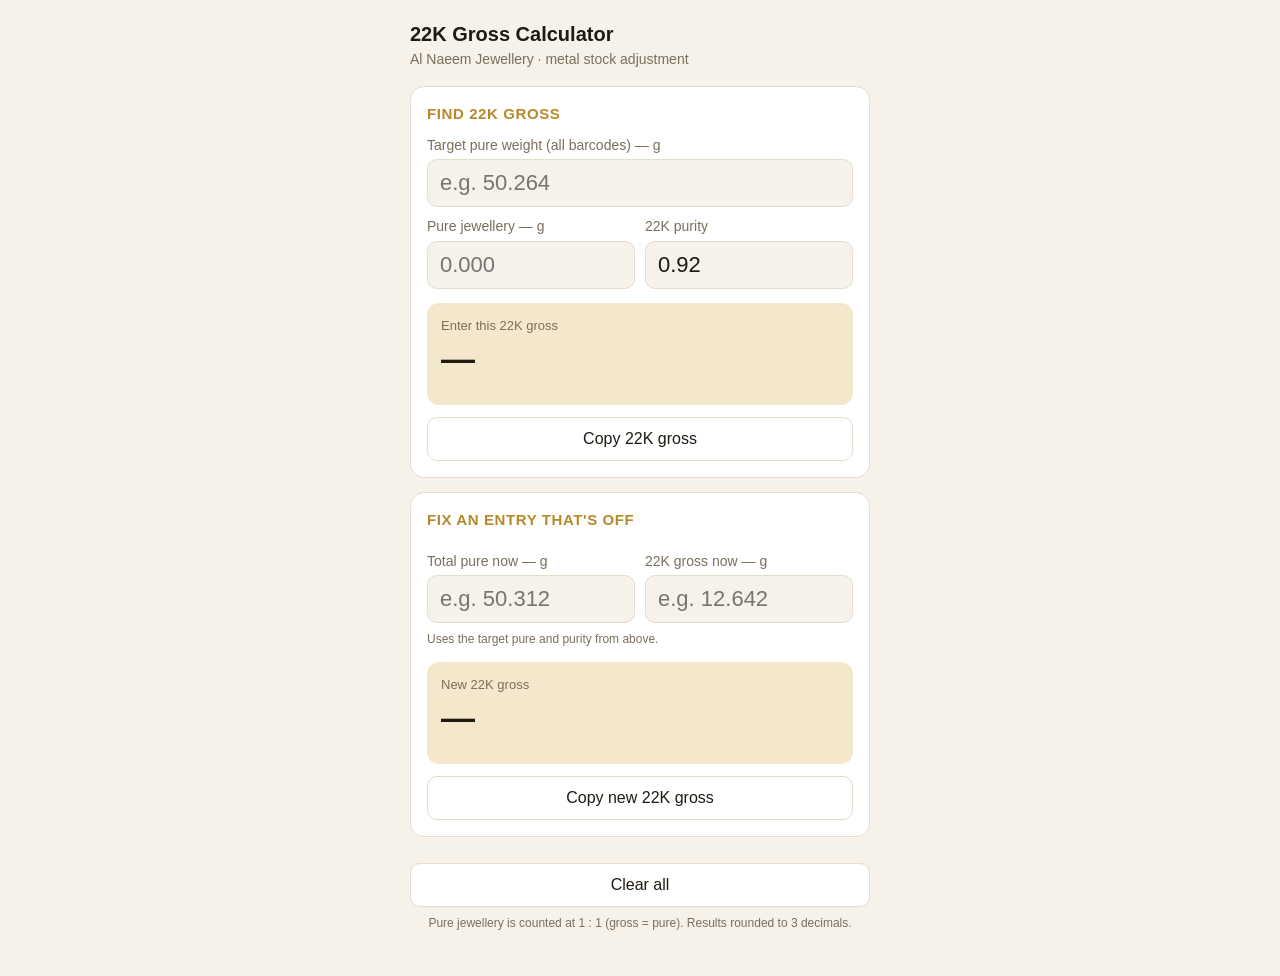
==== gold-calculator/index.html @ b79b2864 "Add 22K gross calculator page (gold-calculator/) Simple page for metal stock adjustment: works out t" ====
<!DOCTYPE html>
<html lang="en">
<head>
<meta charset="utf-8">
<meta name="viewport" content="width=device-width, initial-scale=1, viewport-fit=cover">
<title>Al Naeem 22K Gross Calculator</title>
<meta name="theme-color" content="#1f1a12">
<style>
  :root {
    --bg: #f6f2ea; --card: #ffffff; --ink: #1f1a12; --muted: #7a6f5d;
    --line: #e4dccd; --gold: #b8892b; --gold-soft: #f3e7cc; --ok: #2f7d4f; --bad: #b3412e;
  }
  @media (prefers-color-scheme: dark) {
    :root { --bg: #15120d; --card: #201b14; --ink: #f3ede2; --muted: #a99d88;
            --line: #3a3226; --gold: #d8a845; --gold-soft: #3a2f1a; --ok: #6cc28f; --bad: #e07a66; }
  }
  * { box-sizing: border-box; }
  body { margin: 0; background: var(--bg); color: var(--ink);
         font: 16px/1.4 -apple-system, BlinkMacSystemFont, "Segoe UI", Roboto, sans-serif;
         padding: max(16px, env(safe-area-inset-top)) 16px 32px; }
  main { max-width: 460px; margin: 0 auto; }
  h1 { font-size: 20px; margin: 4px 0 2px; }
  .sub { color: var(--muted); font-size: 14px; margin: 0 0 16px; }
  .card { background: var(--card); border: 1px solid var(--line); border-radius: 14px; padding: 16px; margin-bottom: 14px; }
  .card h2 { font-size: 15px; margin: 0 0 12px; color: var(--gold); text-transform: uppercase; letter-spacing: .04em; }
  label { display: block; font-size: 14px; color: var(--muted); margin: 10px 0 4px; }
  input { width: 100%; font-size: 22px; padding: 10px 12px; border-radius: 10px;
          border: 1px solid var(--line); background: var(--bg); color: var(--ink);
          font-variant-numeric: tabular-nums; }
  input:focus { outline: 2px solid var(--gold); border-color: transparent; }
  .row { display: flex; gap: 10px; }
  .row > div { flex: 1; }
  .result { margin-top: 14px; background: var(--gold-soft); border-radius: 12px; padding: 14px; }
  .result .k { font-size: 13px; color: var(--muted); }
  .result .v { font-size: 34px; font-weight: 700; font-variant-numeric: tabular-nums; }
  .result .v small { font-size: 18px; font-weight: 600; }
  .lines { margin-top: 8px; font-size: 14px; color: var(--muted); font-variant-numeric: tabular-nums; }
  .lines div { display: flex; justify-content: space-between; padding: 2px 0; }
  .ok { color: var(--ok); font-weight: 600; }
  .bad { color: var(--bad); font-weight: 600; }
  button { margin-top: 12px; width: 100%; font-size: 16px; padding: 12px; border-radius: 10px;
           border: 1px solid var(--line); background: var(--card); color: var(--ink); }
  button:active { background: var(--gold-soft); }
  .foot { text-align: center; color: var(--muted); font-size: 12px; margin-top: 8px; }
</style>
</head>
<body>
<main>
  <h1>22K Gross Calculator</h1>
  <p class="sub">Al Naeem Jewellery · metal stock adjustment</p>

  <!-- 1. Main: work out 22K gross from target pure -->
  <section class="card">
    <h2>Find 22K gross</h2>
    <label for="target">Target pure weight (all barcodes) — g</label>
    <input id="target" inputmode="decimal" placeholder="e.g. 50.264">

    <div class="row">
      <div>
        <label for="pureJew">Pure jewellery — g</label>
        <input id="pureJew" inputmode="decimal" placeholder="0.000">
      </div>
      <div>
        <label for="purity">22K purity</label>
        <input id="purity" inputmode="decimal" value="0.92">
      </div>
    </div>

    <div class="result" id="res1">
      <div class="k">Enter this 22K gross</div>
      <div class="v" id="gross1">—</div>
      <div class="lines" id="lines1"></div>
    </div>
    <button id="copy1" type="button">Copy 22K gross</button>
  </section>

  <!-- 2. Fix: already entered a 22K gross and total is off -->
  <section class="card">
    <h2>Fix an entry that's off</h2>
    <div class="row">
      <div>
        <label for="curTotal">Total pure now — g</label>
        <input id="curTotal" inputmode="decimal" placeholder="e.g. 50.312">
      </div>
      <div>
        <label for="curGross">22K gross now — g</label>
        <input id="curGross" inputmode="decimal" placeholder="e.g. 12.642">
      </div>
    </div>
    <p class="foot" style="text-align:left;margin:8px 0 0">Uses the target pure and purity from above.</p>

    <div class="result">
      <div class="k" id="k2">New 22K gross</div>
      <div class="v" id="gross2">—</div>
      <div class="lines" id="lines2"></div>
    </div>
    <button id="copy2" type="button">Copy new 22K gross</button>
  </section>

  <button id="clear" type="button">Clear all</button>
  <p class="foot">Pure jewellery is counted at 1 : 1 (gross = pure). Results rounded to 3 decimals.</p>
</main>

<script>
(function () {
  var ids = ['target', 'pureJew', 'purity', 'curTotal', 'curGross'];
  var el = {};
  ids.forEach(function (id) { el[id] = document.getElementById(id); });

  function num(id) {
    var v = (el[id].value || '').replace(/,/g, '').trim();
    if (v === '') return null;
    var n = Number(v);
    return isFinite(n) ? n : NaN;
  }
  function f3(n) { return (Math.round(n * 1000) / 1000).toFixed(3); }
  function line(k, v, cls) {
    return '<div><span>' + k + '</span><span' + (cls ? ' class="' + cls + '"' : '') + '>' + v + '</span></div>';
  }

  var out1 = null, out2 = null;

  function calc() {
    var target = num('target'), pj = num('pureJew'), p = num('purity');
    if (pj === null) pj = 0;
    var gross1 = document.getElementById('gross1'), lines1 = document.getElementById('lines1');
    out1 = null;

    if (target === null || isNaN(target) || isNaN(pj) || p === null || isNaN(p) || p <= 0 || p > 1) {
      gross1.textContent = '—';
      lines1.innerHTML = (p !== null && (isNaN(p) || p <= 0 || p > 1)) ? line('Purity must be between 0 and 1', '', 'bad') : '';
    } else {
      var need = target - pj;
      if (need < 0) {
        gross1.textContent = '—';
        lines1.innerHTML = line('Pure jewellery is more than the target', f3(need) + ' g', 'bad');
      } else {
        var g = Math.round(need / p * 1000) / 1000;
        var check = Math.round((g * p + pj) * 1000) / 1000;
        out1 = f3(g);
        gross1.innerHTML = out1 + ' <small>g</small>';
        lines1.innerHTML =
          line('22K pure needed', f3(need) + ' g') +
          line('Check: ' + out1 + ' × ' + p + ' + ' + f3(pj), f3(check) + ' g',
               Math.abs(check - target) < 0.0005 ? 'ok' : 'bad');
      }
    }

    // Fix section
    var ct = num('curTotal'), cg = num('curGross');
    var gross2 = document.getElementById('gross2'), lines2 = document.getElementById('lines2'), k2 = document.getElementById('k2');
    out2 = null;
    if (target === null || ct === null || cg === null || isNaN(target) || isNaN(ct) || isNaN(cg) || !(p > 0 && p <= 1)) {
      gross2.textContent = '—'; lines2.innerHTML = ''; k2.textContent = 'New 22K gross';
    } else {
      var diff = ct - target;                 // + means too much pure
      var change = Math.round(diff / p * 1000) / 1000;
      var ng = Math.round((cg - change) * 1000) / 1000;
      if (ng < 0) {
        gross2.textContent = '—';
        lines2.innerHTML = line('Not possible: would need negative 22K', '', 'bad');
      } else {
        out2 = f3(ng);
        gross2.innerHTML = out2 + ' <small>g</small>';
        var newTotal = Math.round((ct - (cg - ng) * p) * 1000) / 1000;
        var dir = change > 0 ? 'Reduce 22K by' : (change < 0 ? 'Add to 22K' : 'No change');
        k2.textContent = 'New 22K gross';
        lines2.innerHTML =
          line('Pure off by', (diff > 0 ? '+' : '') + f3(diff) + ' g') +
          line(dir, f3(Math.abs(change)) + ' g') +
          line('New total pure', f3(newTotal) + ' g', Math.abs(newTotal - target) < 0.0005 ? 'ok' : 'bad');
      }
    }

    try { localStorage.setItem('alnaeem-22k-calc', JSON.stringify(ids.reduce(function (o, id) { o[id] = el[id].value; return o; }, {}))); } catch (e) {}
  }

  function copy(text, btn, label) {
    if (!text) return;
    var done = function () { btn.textContent = 'Copied ' + text; setTimeout(function () { btn.textContent = label; }, 1500); };
    if (navigator.clipboard && navigator.clipboard.writeText) {
      navigator.clipboard.writeText(text).then(done, function () { fallback(text); done(); });
    } else { fallback(text); done(); }
  }
  function fallback(text) {
    var t = document.createElement('textarea'); t.value = text; document.body.appendChild(t);
    t.select(); try { document.execCommand('copy'); } catch (e) {} document.body.removeChild(t);
  }

  try {
    var saved = JSON.parse(localStorage.getItem('alnaeem-22k-calc') || 'null');
    if (saved) ids.forEach(function (id) { if (saved[id] != null && saved[id] !== '') el[id].value = saved[id]; });
  } catch (e) {}

  ids.forEach(function (id) { el[id].addEventListener('input', calc); });
  var b1 = document.getElementById('copy1'), b2 = document.getElementById('copy2');
  b1.addEventListener('click', function () { copy(out1, b1, 'Copy 22K gross'); });
  b2.addEventListener('click', function () { copy(out2, b2, 'Copy new 22K gross'); });
  document.getElementById('clear').addEventListener('click', function () {
    ids.forEach(function (id) { if (id !== 'purity') el[id].value = ''; });
    calc(); el.target.focus();
  });
  calc();
})();
</script>
</body>
</html>
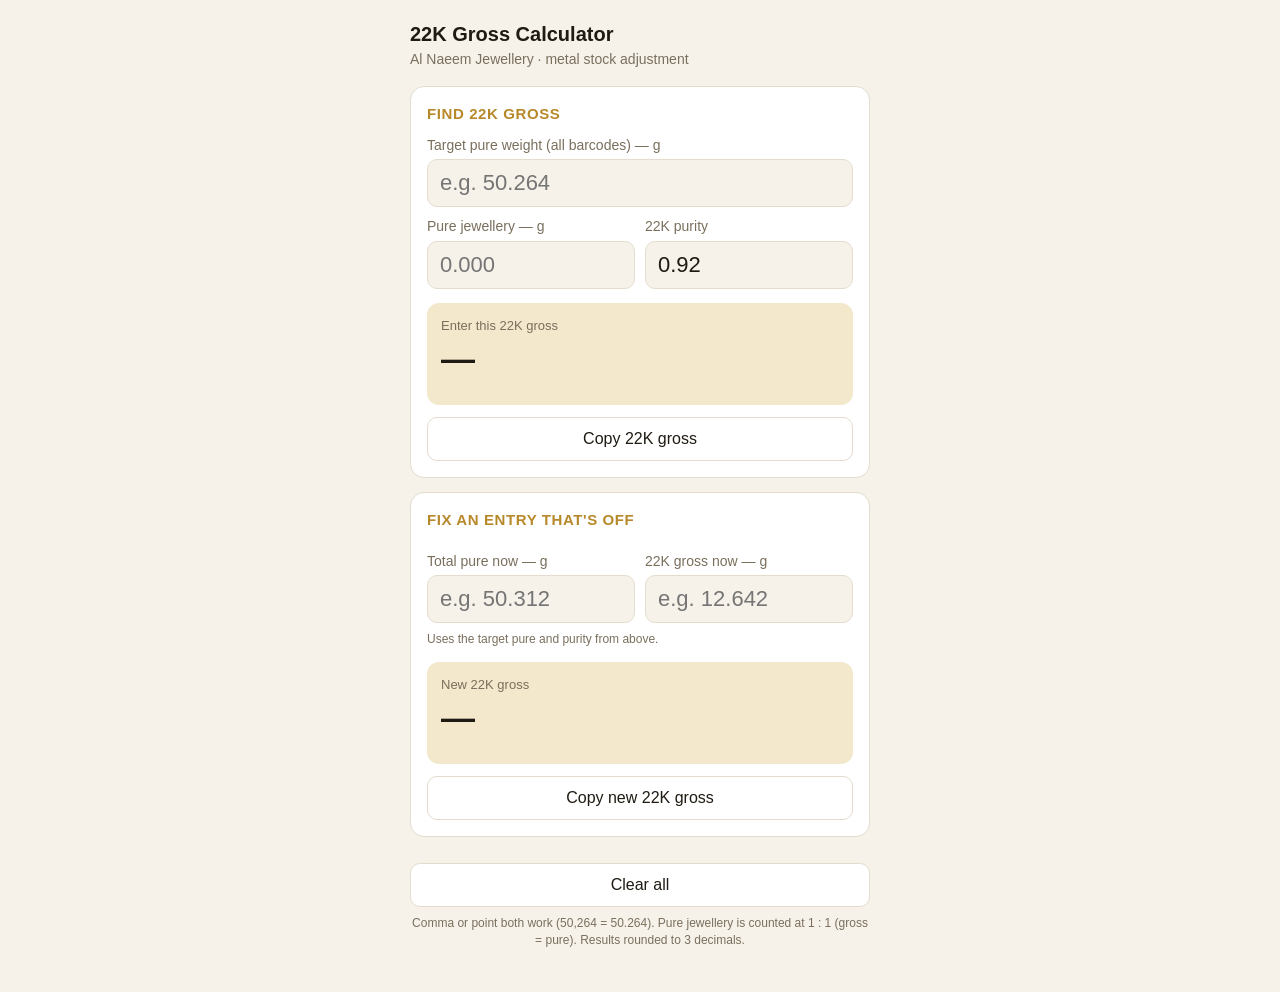
==== commit 5f48b1ca: "Calculator: accept comma as decimal mark Phone keyboards that only show a comma typed 50,264 and it " ====
--- a/gold-calculator/index.html
+++ b/gold-calculator/index.html
@@ -98,7 +98,7 @@
   </section>
 
   <button id="clear" type="button">Clear all</button>
-  <p class="foot">Pure jewellery is counted at 1 : 1 (gross = pure). Results rounded to 3 decimals.</p>
+  <p class="foot">Comma or point both work (50,264 = 50.264). Pure jewellery is counted at 1 : 1 (gross = pure). Results rounded to 3 decimals.</p>
 </main>
 
 <script>
@@ -108,8 +108,10 @@
   ids.forEach(function (id) { el[id] = document.getElementById(id); });
 
   function num(id) {
-    var v = (el[id].value || '').replace(/,/g, '').trim();
+    // Comma or point both work as the decimal mark (50,264 = 50.264)
+    var v = (el[id].value || '').replace(/\s/g, '').replace(/,/g, '.');
     if (v === '') return null;
+    if ((v.match(/\./g) || []).length > 1) return NaN;
     var n = Number(v);
     return isFinite(n) ? n : NaN;
   }
